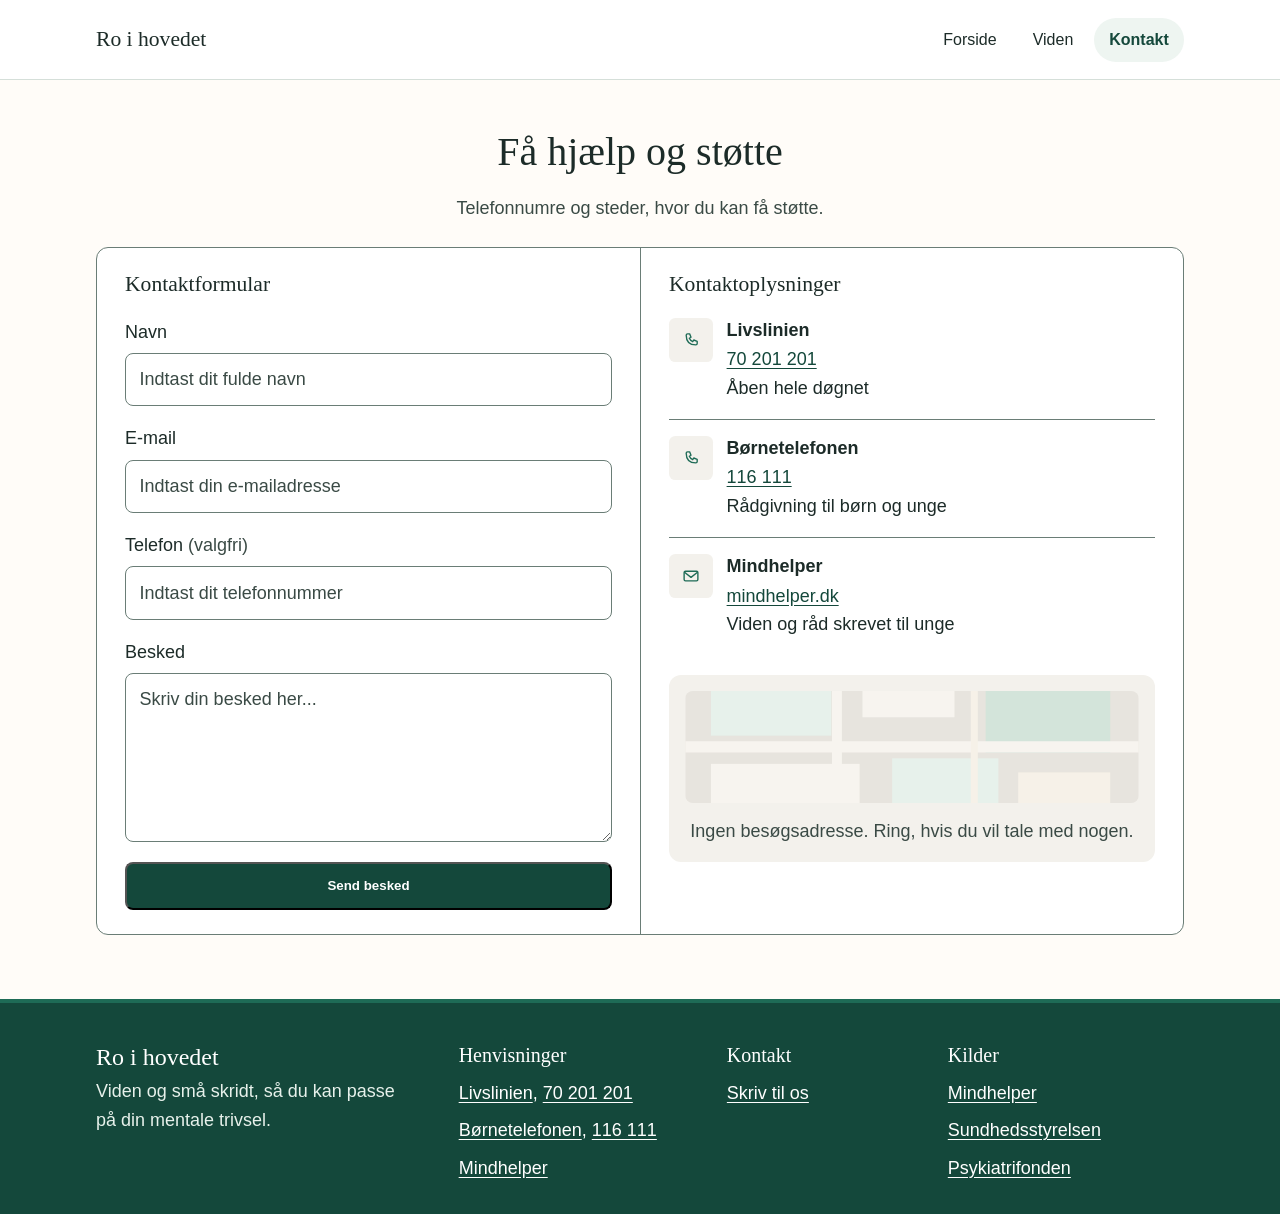
==== html/kontakt.html @ 9c0947a9 "Tilføjet viden- og kontaktsiden til Ro i hovedet. Vidensiden forklarer angst og tankemylder med to h" ====
<!DOCTYPE html>
<html lang="da">

<head>
  <meta charset="UTF-8">
  <meta name="viewport" content="width=device-width, initial-scale=1.0">
  <meta name="description"
    content="Se kontaktformularen og find telefonnumre til Livslinien, Børnetelefonen og Mindhelper.">
  <title>Kontakt | Ro i hovedet</title>
  <link rel="icon" href="../billeder/favicon.svg" type="image/svg+xml">
  <link rel="stylesheet" href="../css/style.css">
</head>

<body>
  <a class="hop-over" href="#indhold">Spring til indhold</a>

  <header class="sidehoved">
    <a class="logo" href="index.html">Ro i hovedet</a>
    <nav class="navigation" aria-label="Hovednavigation">
      <ul>
        <li><a href="index.html">Forside</a></li>
        <li><a href="viden.html">Viden</a></li>
        <li><a href="kontakt.html" aria-current="page">Kontakt</a></li>
      </ul>
    </nav>
  </header>

  <main id="indhold">
    <section class="kontakt" aria-labelledby="kontakt-side-titel">
      <h1 id="kontakt-side-titel">Få hjælp og støtte</h1>
      <p class="kontakt-lede">Telefonnumre og steder, hvor du kan få støtte.</p>

      <div class="kontakt-layout">
        <form class="kontakt-formular" aria-labelledby="formular-titel">
          <h2 id="formular-titel">Kontaktformular</h2>

          <div class="felt">
            <label for="navn">Navn</label>
            <input id="navn" name="navn" type="text" autocomplete="name" placeholder="Indtast dit fulde navn">
          </div>

          <div class="felt">
            <label for="email">E-mail</label>
            <input id="email" name="email" type="email" autocomplete="email" placeholder="Indtast din e-mailadresse">
          </div>

          <div class="felt">
            <label for="telefon">Telefon <span class="valgfri">(valgfri)</span></label>
            <input id="telefon" name="telefon" type="tel" autocomplete="tel" placeholder="Indtast dit telefonnummer">
          </div>

          <div class="felt">
            <label for="besked">Besked</label>
            <textarea id="besked" name="besked" rows="5" placeholder="Skriv din besked her..."></textarea>
          </div>

          <button class="knap" type="button">Send besked</button>
        </form>

        <section class="kontakt-oplysninger" aria-labelledby="oplysninger-titel">
          <h2 id="oplysninger-titel">Kontaktoplysninger</h2>
          <ul class="oplysning-liste">
            <li>
              <span class="oplysning-ikon">
                <img src="../billeder/ikon-telefon.svg" alt="" width="24" height="24">
              </span>
              <div>
                <h3>Livslinien</h3>
                <p><a href="tel:+4570201201">70 201 201</a></p>
                <p>Åben hele døgnet</p>
              </div>
            </li>
            <li>
              <span class="oplysning-ikon">
                <img src="../billeder/ikon-telefon.svg" alt="" width="24" height="24">
              </span>
              <div>
                <h3>Børnetelefonen</h3>
                <p><a href="tel:116111">116 111</a></p>
                <p>Rådgivning til børn og unge</p>
              </div>
            </li>
            <li>
              <span class="oplysning-ikon">
                <img src="../billeder/ikon-brev.svg" alt="" width="24" height="24">
              </span>
              <div>
                <h3>Mindhelper</h3>
                <p><a href="https://mindhelper.dk/">mindhelper.dk</a></p>
                <p>Viden og råd skrevet til unge</p>
              </div>
            </li>
          </ul>

          <div class="kort-omraade">
            <img src="../billeder/kort.svg" alt="" width="640" height="280">
            <p>Ingen besøgsadresse. Ring, hvis du vil tale med nogen.</p>
          </div>
        </section>
      </div>
    </section>
  </main>

  <footer class="sidefod">
    <div class="sidefod-indhold">
      <div class="sidefod-brand">
        <a class="sidefod-logo" href="index.html">Ro i hovedet</a>
        <p>Viden og små skridt, så du kan passe på din mentale trivsel.</p>
      </div>
      <section aria-labelledby="henvisninger-titel">
        <h2 id="henvisninger-titel">Henvisninger</h2>
        <ul>
          <li><a href="https://www.livslinien.dk/">Livslinien</a>, <a href="tel:+4570201201">70 201 201</a></li>
          <li><a href="https://bornetelefonen.dk/">Børnetelefonen</a>, <a href="tel:116111">116 111</a></li>
          <li><a href="https://mindhelper.dk/">Mindhelper</a></li>
        </ul>
      </section>
      <section aria-labelledby="kontakt-titel">
        <h2 id="kontakt-titel">Kontakt</h2>
        <p><a href="kontakt.html">Skriv til os</a></p>
      </section>
      <section aria-labelledby="kilder-titel">
        <h2 id="kilder-titel">Kilder</h2>
        <ul>
          <li><a href="https://mindhelper.dk/">Mindhelper</a></li>
          <li><a href="https://www.sst.dk/">Sundhedsstyrelsen</a></li>
          <li><a href="https://www.psykiatrifonden.dk/">Psykiatrifonden</a></li>
        </ul>
      </section>
    </div>
  </footer>
</body>

</html>
---- css/style.css ----
*,
*::before,
*::after {
  box-sizing: border-box;
}

:root {
  --farve-flade: #fffcf8;
  --farve-tekst: #1c2b28;
  --farve-daempet: #3a4a45;
  --farve-accent: #1e6b56;
  --farve-accent-moerk: #14483b;
  --farve-kant: #6a7d76;
  --farve-kort: #ffffff;
  --farve-kald: #eef5f1;
  --farve-sidefod: #f3f1ec;
  --farve-linje: #d5dfd9;
  --font-tekst: "Segoe UI", "Helvetica Neue", Arial, sans-serif;
  --font-overskrift: Georgia, "Iowan Old Style", "Palatino Linotype", Palatino, serif;
  --radius: 0.75rem;
  --header-hoejde: 5rem;
}

html {
  scroll-behavior: smooth;
}

body {
  margin: 0;
  background: var(--farve-flade);
  color: var(--farve-tekst);
  font-family: var(--font-tekst);
  font-size: 1.125rem;
  line-height: 1.6;
}

img {
  max-width: 100%;
  height: auto;
  display: block;
}

h1,
h2,
h3 {
  font-family: var(--font-overskrift);
  font-weight: 400;
  line-height: 1.2;
}

p {
  max-width: 65ch;
}

a {
  color: var(--farve-accent-moerk);
}

a:hover {
  color: var(--farve-accent);
}

a[href^="tel:"] {
  white-space: nowrap;
}

:focus-visible {
  outline: 3px solid var(--farve-accent-moerk);
  outline-offset: 3px;
}

.hop-over {
  position: absolute;
  left: 1rem;
  top: 1rem;
  transform: translateY(-200%);
  background: var(--farve-accent-moerk);
  color: #fff;
  padding: 0.75rem 1rem;
  z-index: 10;
  text-decoration: none;
}

.hop-over:focus {
  transform: none;
}

.sidehoved,
.hero,
.behov,
.skridt,
.intro,
.om-angst,
.strategier,
.hjaelp,
.kontakt,
.sidefod {
  padding-inline: 1.25rem;
}

.sidehoved {
  display: flex;
  flex-wrap: wrap;
  align-items: center;
  justify-content: space-between;
  gap: 0.75rem 1.5rem;
  padding-block: 0.85rem;
  background: var(--farve-kort);
  border-bottom: 1px solid var(--farve-linje);
}

.logo {
  color: var(--farve-tekst);
  font-family: var(--font-overskrift);
  font-size: 1.35rem;
  line-height: 1.2;
  text-decoration: none;
  white-space: nowrap;
}

.logo:hover {
  color: var(--farve-accent-moerk);
}

.navigation {
  flex: 1 1 100%;
}

.navigation ul {
  display: grid;
  grid-template-columns: repeat(3, minmax(0, 1fr));
  gap: 0.5rem;
  margin: 0;
  padding: 0;
  list-style: none;
}

.navigation a {
  display: flex;
  align-items: center;
  justify-content: center;
  min-height: 2.75rem;
  padding-inline: 0.75rem;
  border-radius: 999px;
  color: var(--farve-tekst);
  font-size: 1rem;
  text-decoration: none;
}

.navigation a:hover {
  background: var(--farve-kald);
  color: var(--farve-tekst);
}

.navigation a[aria-current="page"] {
  background: var(--farve-kald);
  color: var(--farve-accent-moerk);
  font-weight: 700;
}

.hero {
  display: grid;
  gap: 2rem;
  padding-block: 2.5rem 2rem;
  align-items: center;
}

.hero-tekst h1 {
  margin: 0 0 0.75rem;
  font-size: 2rem;
}

.hero-tekst p {
  margin: 0 0 1.5rem;
  color: var(--farve-daempet);
}

.knap {
  display: flex;
  align-items: center;
  justify-content: center;
  width: 100%;
  min-height: 3rem;
  padding: 0.75rem 1.25rem;
  background: var(--farve-accent-moerk);
  color: #fff;
  text-decoration: none;
  border-radius: 0.5rem;
  font-weight: 700;
}

.knap:hover {
  background: var(--farve-accent);
  color: #fff;
}

.hero-billede {
  margin: 0;
  background: #e7f1eb;
  border: 1px solid var(--farve-kant);
  border-radius: var(--radius);
  overflow: hidden;
}

.hero-billede img {
  width: 100%;
  aspect-ratio: 800 / 380;
  object-fit: cover;
}

.behov {
  padding-block: 2.5rem;
  border-top: 1px solid var(--farve-kant);
  scroll-margin-top: 1rem;
}

.behov h2,
.skridt h2 {
  margin: 0 0 1.5rem;
  font-size: 1.5rem;
  text-align: center;
}

.behov-liste {
  display: grid;
  grid-template-columns: 1fr;
  gap: 1rem;
  margin: 0;
  padding: 0;
  list-style: none;
}

.kort {
  display: flex;
  flex-direction: column;
  align-items: center;
  justify-content: center;
  gap: 0.75rem;
  min-height: 9rem;
  padding: 1.5rem 1rem;
  border: 1px solid var(--farve-kant);
  border-radius: var(--radius);
  background: var(--farve-kort);
  color: var(--farve-tekst);
  text-align: center;
  text-decoration: none;
}

.kort img {
  width: 1.75rem;
  height: 1.75rem;
}

.kort:hover,
.kort:focus-visible {
  border-color: var(--farve-accent-moerk);
  background: var(--farve-kald);
  color: var(--farve-tekst);
}

.kort:hover span,
.kort:focus-visible span {
  text-decoration: underline;
  text-underline-offset: 0.2em;
}

.skridt {
  padding-block: 2.5rem 3rem;
  border-top: 1px solid var(--farve-kant);
}

.skridt-boks {
  padding: 1.5rem;
  background: var(--farve-kald);
  border-radius: var(--radius);
}

.skridt-boks p,
.akut {
  margin-inline: auto;
  text-align: center;
}

.skridt-boks p {
  margin-top: 0;
  margin-bottom: 0;
}

.akut {
  margin-top: 1.25rem;
  color: var(--farve-daempet);
}

.akut a,
.sidefod a {
  text-decoration: underline;
  text-underline-offset: 0.15em;
}

.sidefod {
  background: var(--farve-accent-moerk);
  color: #fff;
  border-top: 4px solid var(--farve-accent);
  padding-block: 2.5rem 2rem;
}

.sidefod-indhold {
  display: grid;
  gap: 1.75rem;
}

.sidefod-brand p {
  margin: 0;
  color: #e7f1eb;
}

.sidefod a.sidefod-logo {
  display: inline-block;
  margin-bottom: 0.35rem;
  color: #fff;
  font-family: var(--font-overskrift);
  font-size: 1.5rem;
  line-height: 1.2;
  text-decoration: none;
}

.sidefod a.sidefod-logo:hover {
  color: var(--farve-kald);
}

.sidefod h2 {
  margin: 0 0 0.75rem;
  color: #fff;
  font-size: 1.25rem;
}

.sidefod p,
.sidefod ul {
  margin: 0;
}

.sidefod ul {
  padding: 0;
  list-style: none;
}

.sidefod li+li {
  margin-top: 0.55rem;
}

.sidefod a:hover {
  color: var(--farve-kald);
}

.sidefod a:focus-visible {
  outline-color: #fff;
}

.hero,
.behov,
.skridt,
.intro,
.om-angst,
.strategier,
.hjaelp {
  width: min(100%, calc(46rem + 2.5rem));
  margin-inline: auto;
}

.intro {
  padding-block: 2.5rem 1.5rem;
  scroll-margin-top: 1rem;
}

.intro-boks {
  padding: 1.25rem;
  background: var(--farve-sidefod);
  border-radius: var(--radius);
}

.intro-boks h1 {
  margin: 0 0 0.5rem;
  font-size: 2rem;
}

.intro-boks p {
  margin: 0 0 1.25rem;
  color: var(--farve-daempet);
}

.intro-billede {
  margin: 0;
  background: var(--farve-kort);
  border: 1px solid var(--farve-kant);
  border-radius: var(--radius);
  overflow: hidden;
}

.intro-billede img {
  width: 100%;
  aspect-ratio: 1000 / 240;
  object-fit: cover;
}

.om-angst,
.strategier {
  padding-block: 1.5rem;
}

.om-angst h2,
.strategier h2,
.hjaelp h2 {
  margin: 0 0 1rem;
  font-size: 1.5rem;
}

.strategi-boks,
.hjaelp-boks {
  padding: 1.25rem;
  background: var(--farve-kort);
  border: 1px solid var(--farve-kant);
  border-radius: var(--radius);
}

.strategi-liste,
.hjaelp-liste {
  display: grid;
  gap: 1.25rem;
  margin: 0;
  padding: 0;
  list-style: none;
}

.strategi-liste li {
  display: flex;
  align-items: flex-start;
  gap: 0.85rem;
}

.strategi-ikon {
  display: grid;
  place-items: center;
  flex-shrink: 0;
  width: 2.75rem;
  height: 2.75rem;
  background: var(--farve-kald);
  border-radius: 0.4rem;
}

.strategi-ikon img {
  width: 1.5rem;
  height: 1.5rem;
}

.strategi-tekst h3,
.hjaelp-liste h3 {
  margin: 0 0 0.25rem;
  font-family: var(--font-tekst);
  font-size: 1.125rem;
  font-weight: 700;
  line-height: 1.4;
}

.strategi-tekst p,
.hjaelp-liste p,
.hjaelp-akut {
  margin: 0;
}

.hjaelp {
  padding-block: 1.5rem 3rem;
  scroll-margin-top: 1rem;
}

.hjaelp-indledning {
  margin-top: 0;
  color: var(--farve-daempet);
}

.hjaelp-liste a,
.hjaelp-akut a {
  text-decoration: underline;
  text-underline-offset: 0.15em;
}

.hjaelp-akut {
  margin-top: 1.5rem;
  color: var(--farve-daempet);
}

.kontakt {
  padding-block: 2.5rem 3rem;
}

.kontakt h1,
.kontakt-lede,
.kontakt-layout {
  width: min(100%, 46rem);
  margin-inline: auto;
}

.kontakt h1 {
  margin-top: 0;
  margin-bottom: 0.5rem;
  font-size: 2rem;
  text-align: center;
}

.kontakt-lede {
  margin-bottom: 1.5rem;
  color: var(--farve-daempet);
  text-align: center;
}

.kontakt-layout {
  display: grid;
  border: 1px solid var(--farve-kant);
  border-radius: var(--radius);
  background: var(--farve-kort);
}

.kontakt-formular,
.kontakt-oplysninger {
  padding: 1.25rem;
}

.kontakt-formular h2,
.kontakt-oplysninger h2 {
  margin: 0 0 1.25rem;
  font-size: 1.35rem;
}

.felt + .felt {
  margin-top: 1.15rem;
}

.felt label {
  display: block;
  margin-bottom: 0.4rem;
}

.valgfri {
  font-weight: 400;
  color: var(--farve-daempet);
}

.felt input,
.felt textarea {
  display: block;
  width: 100%;
  padding: 0.7rem 0.85rem;
  border: 1px solid var(--farve-kant);
  border-radius: 0.5rem;
  background: var(--farve-kort);
  color: var(--farve-tekst);
  font: inherit;
}

.felt input {
  min-height: 2.75rem;
}

.felt textarea {
  min-height: 6.5rem;
  resize: vertical;
}

.felt input::placeholder,
.felt textarea::placeholder {
  color: var(--farve-daempet);
  opacity: 1;
}

.kontakt-formular .knap {
  width: 100%;
  margin-top: 1.25rem;
}

.kontakt-oplysninger {
  border-top: 1px solid var(--farve-kant);
}

.oplysning-liste {
  display: grid;
  gap: 0;
  margin: 0;
  padding: 0;
  list-style: none;
}

.oplysning-liste li {
  display: flex;
  align-items: flex-start;
  gap: 0.85rem;
  padding-block: 1rem;
  border-top: 1px solid var(--farve-kant);
}

.oplysning-liste li:first-child {
  border-top: 0;
  padding-top: 0;
}

.oplysning-ikon {
  display: grid;
  place-items: center;
  flex-shrink: 0;
  width: 2.75rem;
  height: 2.75rem;
  background: var(--farve-sidefod);
  border-radius: 0.4rem;
}

.oplysning-ikon img {
  width: 1.35rem;
  height: 1.35rem;
}

.oplysning-liste h3 {
  margin: 0 0 0.15rem;
  font-family: var(--font-tekst);
  font-size: 1.125rem;
  font-weight: 700;
  line-height: 1.4;
}

.oplysning-liste p,
.kort-omraade p {
  margin: 0;
}

.oplysning-liste a {
  text-decoration: underline;
  text-underline-offset: 0.15em;
}

.kort-omraade {
  margin-top: 1.25rem;
  padding: 1rem;
  background: var(--farve-sidefod);
  border-radius: var(--radius);
  text-align: center;
}

.kort-omraade img {
  width: 100%;
  height: 7rem;
  object-fit: cover;
  border-radius: 0.5rem;
}

.kort-omraade p {
  margin: 0.85rem auto 0;
  color: var(--farve-daempet);
}

.sidefod a {
  color: #fff;
}

/*
  Mobile first.
  Brudpunkterne er sat efter indholdet, ikke efter en bestemt telefon.
  em følger brugerens standardskriftstørrelse:
  48em er ca. 768px, 64em er ca. 1024px.
*/

@media (min-width: 48em) {

  .sidehoved,
  .hero,
  .behov,
  .skridt,
  .intro,
  .om-angst,
  .strategier,
  .hjaelp,
  .kontakt,
  .sidefod {
    padding-inline: 2rem;
  }

  .sidehoved,
  .sidefod {
    padding-inline: max(2rem, calc((100% - 46rem) / 2));
  }

  .sidehoved {
    flex-wrap: nowrap;
  }

  .navigation {
    flex: 0 1 auto;
  }

  .navigation ul {
    display: flex;
    gap: 0.35rem;
  }

  .navigation a {
    width: auto;
    padding-inline: 0.95rem;
  }

  .hero,
  .behov,
  .skridt,
  .intro,
  .om-angst,
  .strategier,
  .hjaelp {
    width: min(100%, calc(46rem + 4rem));
  }

  .behov-liste {
    grid-template-columns: 1fr 1fr;
    gap: 1.25rem;
  }

  .sidefod-indhold {
    grid-template-columns: 1fr 1fr 1fr;
    gap: 2rem;
  }

  .sidefod-brand {
    grid-column: 1 / -1;
  }
}

@media (min-width: 64em) {

  .sidehoved,
  .hero,
  .behov,
  .skridt,
  .intro,
  .om-angst,
  .strategier,
  .hjaelp,
  .kontakt,
  .sidefod {
    padding-inline: 4rem;
  }

  .sidehoved {
    min-height: var(--header-hoejde);
    padding-block: 0;
    padding-inline: max(4rem, calc((100% - 68rem) / 2));
  }

  .sidefod {
    padding-inline: max(4rem, calc((100% - 68rem) / 2));
  }

  .sidefod-indhold {
    grid-template-columns: 1.4fr 1fr 0.8fr 1fr;
    align-items: start;
  }

  .sidefod-brand {
    grid-column: auto;
    padding-right: 1.5rem;
  }

  .hero {
    grid-template-columns: 1fr 1.4fr;
    gap: 3rem;
    align-items: center;
    padding-block: 3rem;
  }

  .hero-tekst {
    display: flex;
    flex-direction: column;
    justify-content: center;
  }

  .hero-tekst h1 {
    font-size: 2.5rem;
  }

  .behov h2,
  .skridt h2,
  .om-angst h2,
  .strategier h2,
  .hjaelp h2 {
    font-size: 1.85rem;
  }

  .intro {
    padding-block: 3rem 2rem;
  }

  .intro-boks {
    padding: 1.75rem;
  }

  .intro-boks h1 {
    font-size: 2.5rem;
  }

  .om-angst,
  .strategier {
    padding-block: 2rem;
  }

  .hjaelp {
    padding-block: 2rem 4rem;
  }

  .strategi-boks,
  .hjaelp-boks {
    padding: 1.75rem;
  }

  .knap {
    display: inline-flex;
    width: auto;
    min-width: 16rem;
  }

  .kontakt {
    padding-block: 3rem 4rem;
  }

  .hero,
  .behov,
  .skridt,
  .intro,
  .om-angst,
  .strategier,
  .hjaelp {
    width: min(100%, calc(68rem + 8rem));
  }

  .kontakt h1,
  .kontakt-lede,
  .kontakt-layout {
    width: min(100%, 68rem);
  }

  .kontakt h1 {
    font-size: 2.5rem;
  }

  .kontakt-layout {
    grid-template-columns: 1fr 1fr;
  }

  .kontakt-formular,
  .kontakt-oplysninger {
    padding: 1.5rem 1.75rem;
  }

  .kontakt-oplysninger {
    border-top: 0;
    border-left: 1px solid var(--farve-kant);
  }

  .kontakt-formular .knap {
    width: 100%;
    min-width: 0;
  }

  .behov,
  .skridt {
    padding-block: 4rem;
  }

  .kort {
    min-height: 12rem;
  }
}

@media (prefers-reduced-motion: reduce) {
  html {
    scroll-behavior: auto;
  }
}

@media print {
  body {
    background: #fff;
  }

  a {
    text-decoration: underline;
  }
}
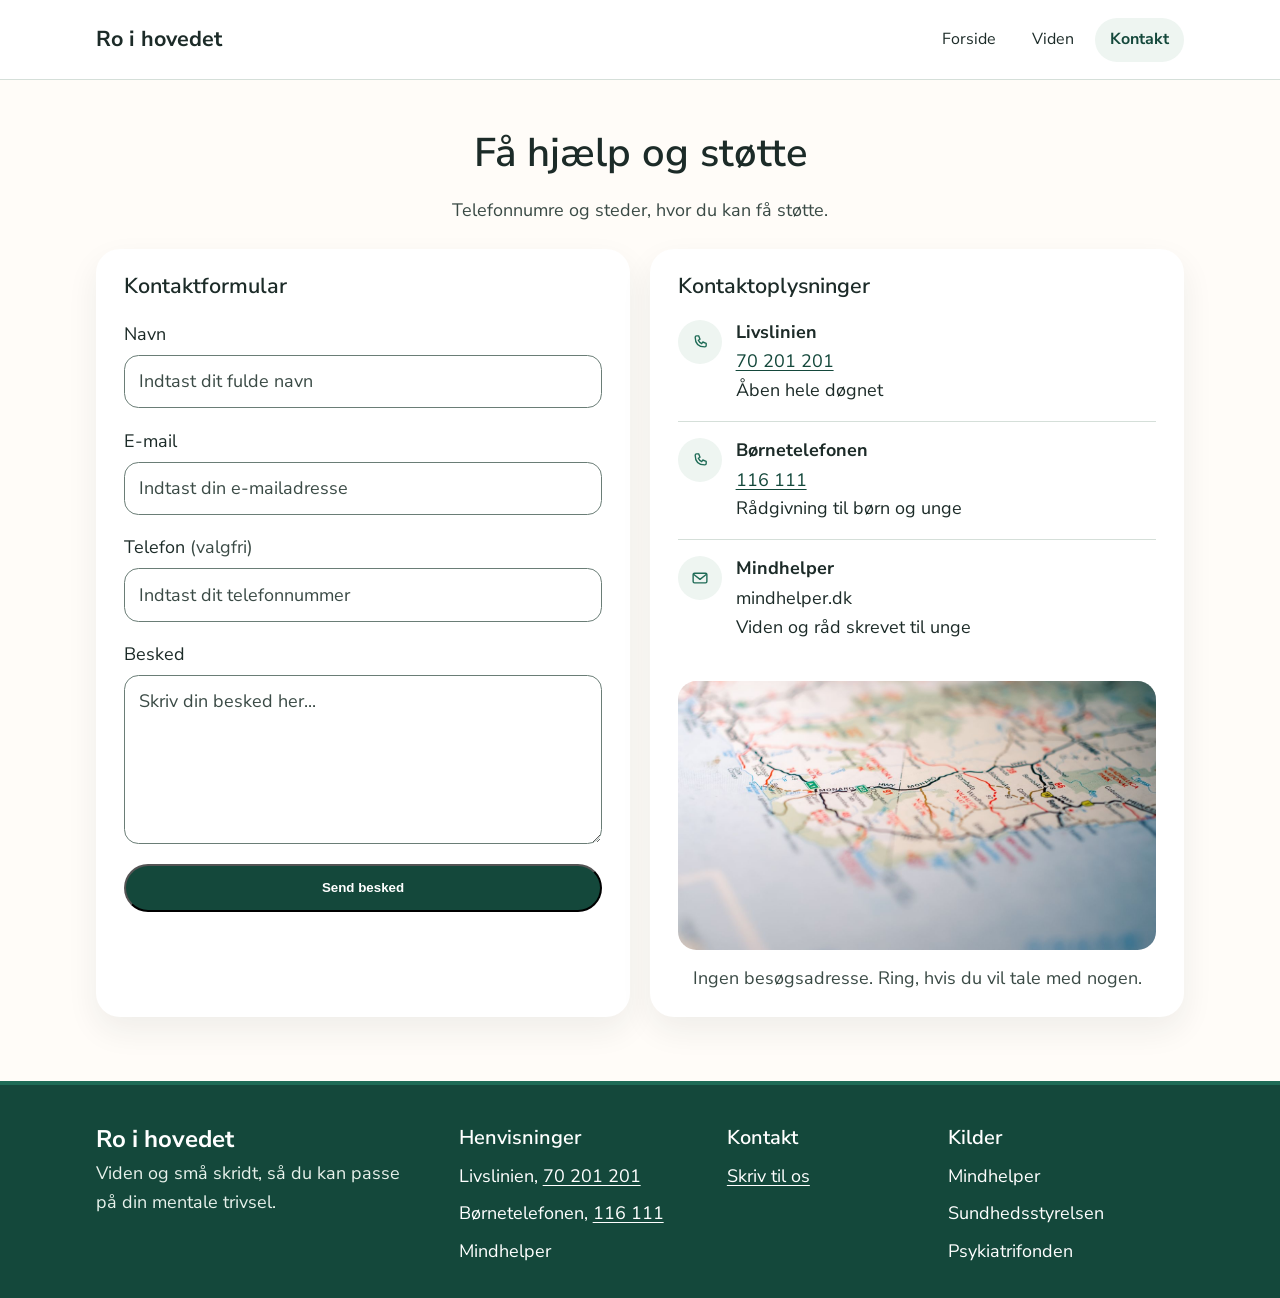
==== commit 5a3b396f: "Skiftet tegningerne ud med fotos fra Pexels og samlet udtrykket med Nunito Sans, blødere kort og sam" ====
--- a/html/kontakt.html
+++ b/html/kontakt.html
@@ -86,14 +86,14 @@
               </span>
               <div>
                 <h3>Mindhelper</h3>
-                <p><a href="https://mindhelper.dk/">mindhelper.dk</a></p>
+                <p>mindhelper.dk</p>
                 <p>Viden og råd skrevet til unge</p>
               </div>
             </li>
           </ul>
 
           <div class="kort-omraade">
-            <img src="../billeder/kort.svg" alt="" width="640" height="280">
+            <img src="../billeder/bykort.jpg" alt="" width="1400" height="875">
             <p>Ingen besøgsadresse. Ring, hvis du vil tale med nogen.</p>
           </div>
         </section>
@@ -110,9 +110,9 @@
       <section aria-labelledby="henvisninger-titel">
         <h2 id="henvisninger-titel">Henvisninger</h2>
         <ul>
-          <li><a href="https://www.livslinien.dk/">Livslinien</a>, <a href="tel:+4570201201">70 201 201</a></li>
-          <li><a href="https://bornetelefonen.dk/">Børnetelefonen</a>, <a href="tel:116111">116 111</a></li>
-          <li><a href="https://mindhelper.dk/">Mindhelper</a></li>
+          <li>Livslinien, <a href="tel:+4570201201">70 201 201</a></li>
+          <li>Børnetelefonen, <a href="tel:116111">116 111</a></li>
+          <li>Mindhelper</li>
         </ul>
       </section>
       <section aria-labelledby="kontakt-titel">
@@ -122,9 +122,9 @@
       <section aria-labelledby="kilder-titel">
         <h2 id="kilder-titel">Kilder</h2>
         <ul>
-          <li><a href="https://mindhelper.dk/">Mindhelper</a></li>
-          <li><a href="https://www.sst.dk/">Sundhedsstyrelsen</a></li>
-          <li><a href="https://www.psykiatrifonden.dk/">Psykiatrifonden</a></li>
+          <li>Mindhelper</li>
+          <li>Sundhedsstyrelsen</li>
+          <li>Psykiatrifonden</li>
         </ul>
       </section>
     </div>
--- a/css/style.css
+++ b/css/style.css
@@ -1,3 +1,21 @@
+@font-face {
+  font-family: "Nunito Sans";
+  font-style: normal;
+  font-weight: 400 700;
+  font-display: swap;
+  src: url("../skrift/nunito-sans-latin-ext.woff2") format("woff2");
+  unicode-range: U+0100-02BA, U+02BD-02C5, U+02C7-02CC, U+02CE-02D7, U+02DD-02FF, U+0304, U+0308, U+0329, U+1D00-1DBF, U+1E00-1E9F, U+1EF2-1EFF, U+2020, U+20A0-20AB, U+20AD-20C4, U+2113, U+2C60-2C7F, U+A720-A7FF;
+}
+
+@font-face {
+  font-family: "Nunito Sans";
+  font-style: normal;
+  font-weight: 400 700;
+  font-display: swap;
+  src: url("../skrift/nunito-sans-latin.woff2") format("woff2");
+  unicode-range: U+0000-00FF, U+0131, U+0152-0153, U+02BB-02BC, U+02C6, U+02DA, U+02DC, U+0304, U+0308, U+0329, U+2000-206F, U+20AC, U+2122, U+2191, U+2193, U+2212, U+2215, U+FEFF, U+FFFD;
+}
+
 *,
 *::before,
 *::after {
@@ -15,9 +33,9 @@
   --farve-kald: #eef5f1;
   --farve-sidefod: #f3f1ec;
   --farve-linje: #d5dfd9;
-  --font-tekst: "Segoe UI", "Helvetica Neue", Arial, sans-serif;
-  --font-overskrift: Georgia, "Iowan Old Style", "Palatino Linotype", Palatino, serif;
-  --radius: 0.75rem;
+  --font-tekst: "Nunito Sans", "Segoe UI", "Helvetica Neue", Arial, sans-serif;
+  --radius: 1.35rem;
+  --skygge: 0 0.85rem 2rem rgba(28, 43, 40, 0.07);
   --header-hoejde: 5rem;
 }
 
@@ -42,10 +60,11 @@
 
 h1,
 h2,
-h3 {
-  font-family: var(--font-overskrift);
-  font-weight: 400;
-  line-height: 1.2;
+h3,
+h4 {
+  font-family: var(--font-tekst);
+  font-weight: 600;
+  line-height: 1.25;
 }
 
 p {
@@ -111,7 +130,8 @@
 
 .logo {
   color: var(--farve-tekst);
-  font-family: var(--font-overskrift);
+  font-family: var(--font-tekst);
+  font-weight: 700;
   font-size: 1.35rem;
   line-height: 1.2;
   text-decoration: none;
@@ -185,7 +205,7 @@
   background: var(--farve-accent-moerk);
   color: #fff;
   text-decoration: none;
-  border-radius: 0.5rem;
+  border-radius: 999px;
   font-weight: 700;
 }
 
@@ -196,21 +216,20 @@
 
 .hero-billede {
   margin: 0;
-  background: #e7f1eb;
-  border: 1px solid var(--farve-kant);
-  border-radius: var(--radius);
+  border-radius: 1.75rem;
   overflow: hidden;
+  box-shadow: var(--skygge);
 }
 
 .hero-billede img {
   width: 100%;
-  aspect-ratio: 800 / 380;
+  aspect-ratio: 3 / 2;
   object-fit: cover;
+  object-position: center 40%;
 }
 
 .behov {
   padding-block: 2.5rem;
-  border-top: 1px solid var(--farve-kant);
   scroll-margin-top: 1rem;
 }
 
@@ -238,9 +257,10 @@
   gap: 0.75rem;
   min-height: 9rem;
   padding: 1.5rem 1rem;
-  border: 1px solid var(--farve-kant);
-  border-radius: var(--radius);
+  border: 0;
+  border-radius: 1.5rem;
   background: var(--farve-kort);
+  box-shadow: var(--skygge);
   color: var(--farve-tekst);
   text-align: center;
   text-decoration: none;
@@ -253,9 +273,9 @@
 
 .kort:hover,
 .kort:focus-visible {
-  border-color: var(--farve-accent-moerk);
   background: var(--farve-kald);
   color: var(--farve-tekst);
+  transform: translateY(-0.15rem);
 }
 
 .kort:hover span,
@@ -265,25 +285,40 @@
 }
 
 .skridt {
-  padding-block: 2.5rem 3rem;
-  border-top: 1px solid var(--farve-kant);
+  padding-block: 1rem 3rem;
 }
 
 .skridt-boks {
-  padding: 1.5rem;
-  background: var(--farve-kald);
-  border-radius: var(--radius);
-}
-
-.skridt-boks p,
+  display: grid;
+  gap: 1.25rem;
+  align-items: center;
+}
+
+.skridt-boks p {
+  margin: 0;
+}
+
+.side-billede,
+.mellem-billede {
+  margin: 0;
+}
+
+.side-billede img,
+.mellem-billede img {
+  width: 100%;
+  aspect-ratio: 3 / 2;
+  object-fit: cover;
+  border-radius: 1.5rem;
+  box-shadow: var(--skygge);
+}
+
+.mellem-billede {
+  margin-top: 1.5rem;
+}
+
 .akut {
   margin-inline: auto;
   text-align: center;
-}
-
-.skridt-boks p {
-  margin-top: 0;
-  margin-bottom: 0;
 }
 
 .akut {
@@ -318,7 +353,8 @@
   display: inline-block;
   margin-bottom: 0.35rem;
   color: #fff;
-  font-family: var(--font-overskrift);
+  font-family: var(--font-tekst);
+  font-weight: 700;
   font-size: 1.5rem;
   line-height: 1.2;
   text-decoration: none;
@@ -373,9 +409,7 @@
 }
 
 .intro-boks {
-  padding: 1.25rem;
-  background: var(--farve-sidefod);
-  border-radius: var(--radius);
+  padding: 0;
 }
 
 .intro-boks h1 {
@@ -390,21 +424,57 @@
 
 .intro-billede {
   margin: 0;
-  background: var(--farve-kort);
-  border: 1px solid var(--farve-kant);
-  border-radius: var(--radius);
+  border-radius: 1.75rem;
   overflow: hidden;
+  box-shadow: var(--skygge);
 }
 
 .intro-billede img {
   width: 100%;
-  aspect-ratio: 1000 / 240;
+  aspect-ratio: 4 / 3;
   object-fit: cover;
+  object-position: center 18%;
 }
 
 .om-angst,
 .strategier {
   padding-block: 1.5rem;
+  scroll-margin-top: 1rem;
+}
+
+.emne-nav ul {
+  display: flex;
+  flex-wrap: wrap;
+  gap: 0.5rem 1.25rem;
+  margin: 0 0 1.25rem;
+  padding: 0;
+  list-style: none;
+}
+
+.emne-nav a {
+  display: inline-flex;
+  align-items: center;
+  min-height: 2.75rem;
+  padding: 0.35rem 0.95rem;
+  border-radius: 999px;
+  background: var(--farve-kald);
+  color: var(--farve-tekst);
+  text-decoration: none;
+}
+
+.emne-nav a:hover {
+  background: #e4f0ea;
+  color: var(--farve-accent-moerk);
+}
+
+.strategi-tekst a {
+  text-decoration: underline;
+  text-underline-offset: 0.15em;
+}
+
+.strategi-boks h3 {
+  margin: 0 0 1rem;
+  font-size: 1.25rem;
 }
 
 .om-angst h2,
@@ -416,10 +486,9 @@
 
 .strategi-boks,
 .hjaelp-boks {
-  padding: 1.25rem;
-  background: var(--farve-kort);
-  border: 1px solid var(--farve-kant);
-  border-radius: var(--radius);
+  padding: 1.35rem 1.25rem;
+  background: var(--farve-kald);
+  border-radius: 1.5rem;
 }
 
 .strategi-liste,
@@ -443,8 +512,8 @@
   flex-shrink: 0;
   width: 2.75rem;
   height: 2.75rem;
-  background: var(--farve-kald);
-  border-radius: 0.4rem;
+  background: #fff;
+  border-radius: 50%;
 }
 
 .strategi-ikon img {
@@ -452,7 +521,7 @@
   height: 1.5rem;
 }
 
-.strategi-tekst h3,
+.strategi-tekst h4,
 .hjaelp-liste h3 {
   margin: 0 0 0.25rem;
   font-family: var(--font-tekst);
@@ -514,14 +583,15 @@
 
 .kontakt-layout {
   display: grid;
-  border: 1px solid var(--farve-kant);
-  border-radius: var(--radius);
-  background: var(--farve-kort);
+  gap: 1.25rem;
 }
 
 .kontakt-formular,
 .kontakt-oplysninger {
-  padding: 1.25rem;
+  padding: 1.35rem;
+  background: var(--farve-kort);
+  border-radius: 1.5rem;
+  box-shadow: var(--skygge);
 }
 
 .kontakt-formular h2,
@@ -550,7 +620,7 @@
   width: 100%;
   padding: 0.7rem 0.85rem;
   border: 1px solid var(--farve-kant);
-  border-radius: 0.5rem;
+  border-radius: 0.9rem;
   background: var(--farve-kort);
   color: var(--farve-tekst);
   font: inherit;
@@ -574,10 +644,6 @@
 .kontakt-formular .knap {
   width: 100%;
   margin-top: 1.25rem;
-}
-
-.kontakt-oplysninger {
-  border-top: 1px solid var(--farve-kant);
 }
 
 .oplysning-liste {
@@ -593,7 +659,7 @@
   align-items: flex-start;
   gap: 0.85rem;
   padding-block: 1rem;
-  border-top: 1px solid var(--farve-kant);
+  border-top: 1px solid var(--farve-linje);
 }
 
 .oplysning-liste li:first-child {
@@ -607,8 +673,8 @@
   flex-shrink: 0;
   width: 2.75rem;
   height: 2.75rem;
-  background: var(--farve-sidefod);
-  border-radius: 0.4rem;
+  background: var(--farve-kald);
+  border-radius: 50%;
 }
 
 .oplysning-ikon img {
@@ -635,18 +701,16 @@
 }
 
 .kort-omraade {
-  margin-top: 1.25rem;
-  padding: 1rem;
-  background: var(--farve-sidefod);
-  border-radius: var(--radius);
+  margin-top: 1.5rem;
   text-align: center;
 }
 
 .kort-omraade img {
   width: 100%;
-  height: 7rem;
+  aspect-ratio: 16 / 9;
   object-fit: cover;
-  border-radius: 0.5rem;
+  object-position: center 42%;
+  border-radius: 1.15rem;
 }
 
 .kort-omraade p {
@@ -718,6 +782,11 @@
     gap: 1.25rem;
   }
 
+  .skridt-boks {
+    grid-template-columns: 0.9fr 1.1fr;
+    gap: 2rem;
+  }
+
   .sidefod-indhold {
     grid-template-columns: 1fr 1fr 1fr;
     gap: 2rem;
@@ -792,10 +861,6 @@
     padding-block: 3rem 2rem;
   }
 
-  .intro-boks {
-    padding: 1.75rem;
-  }
-
   .intro-boks h1 {
     font-size: 2.5rem;
   }
@@ -853,11 +918,6 @@
     padding: 1.5rem 1.75rem;
   }
 
-  .kontakt-oplysninger {
-    border-top: 0;
-    border-left: 1px solid var(--farve-kant);
-  }
-
   .kontakt-formular .knap {
     width: 100%;
     min-width: 0;
@@ -877,6 +937,11 @@
   html {
     scroll-behavior: auto;
   }
+
+  .kort:hover,
+  .kort:focus-visible {
+    transform: none;
+  }
 }
 
 @media print {
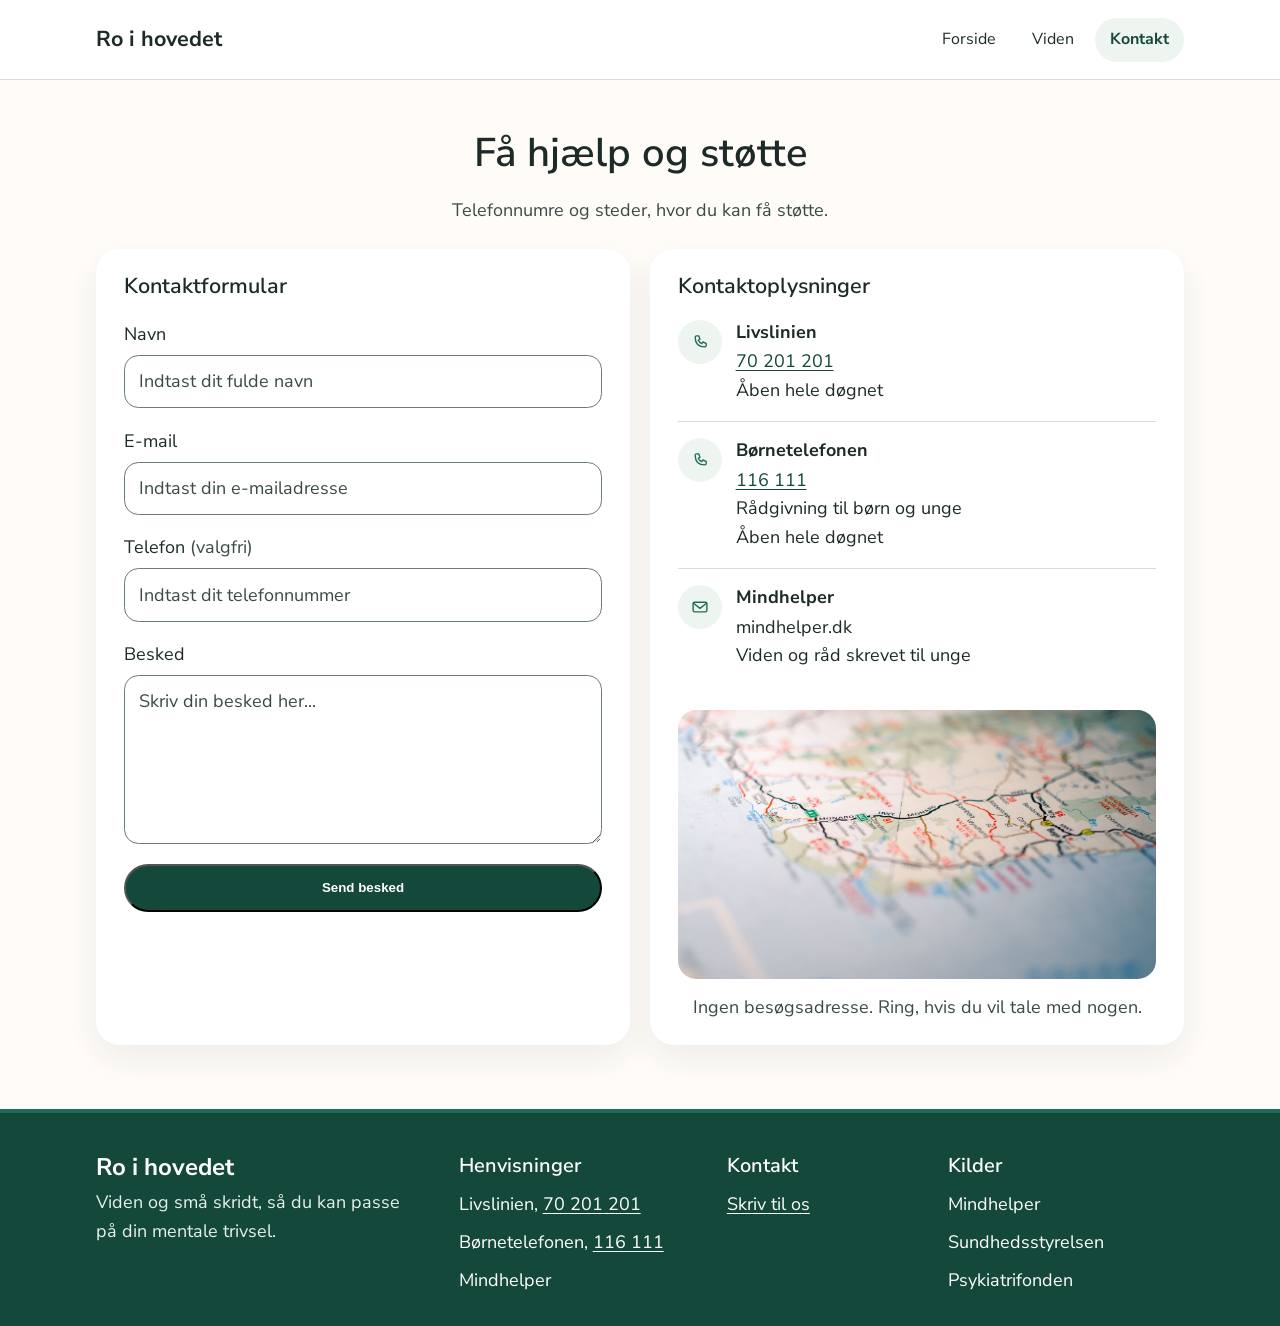
==== commit 2fb9cbc6: "Ændringer efter brugertest" ====
--- a/html/kontakt.html
+++ b/html/kontakt.html
@@ -78,6 +78,7 @@
                 <h3>Børnetelefonen</h3>
                 <p><a href="tel:116111">116 111</a></p>
                 <p>Rådgivning til børn og unge</p>
+                <p>Åben hele døgnet</p>
               </div>
             </li>
             <li>
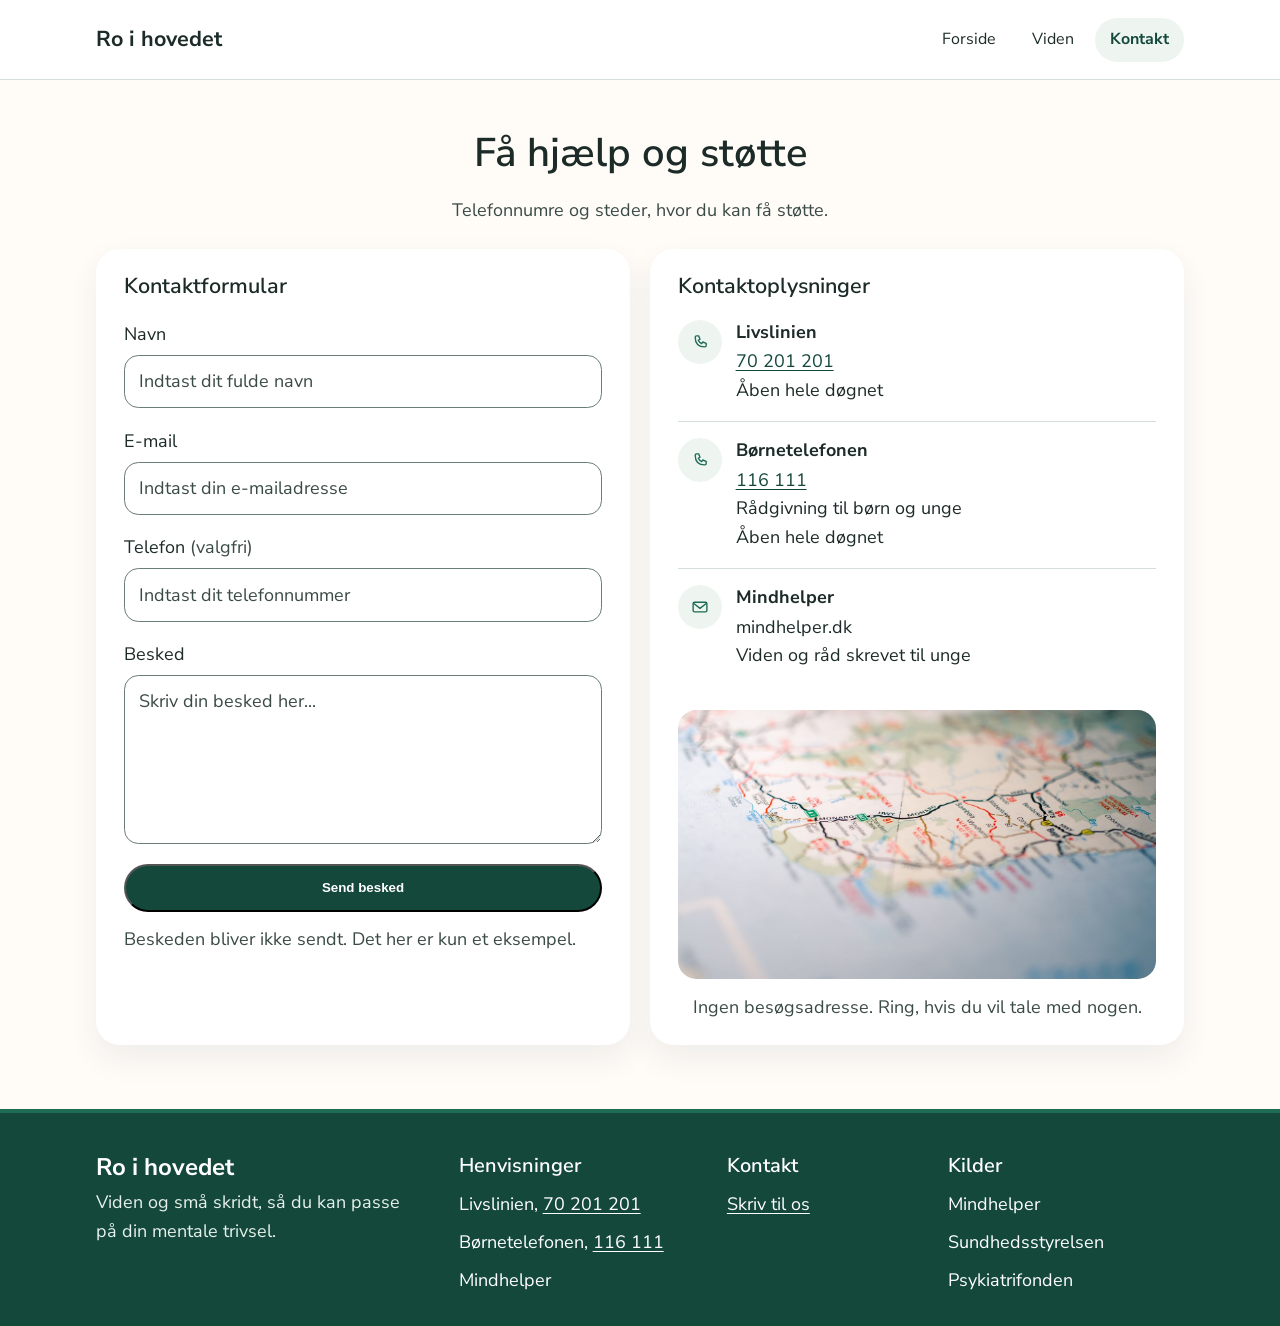
==== commit 27318b0c: "<p> ift til brugertest feedback" ====
--- a/html/kontakt.html
+++ b/html/kontakt.html
@@ -55,6 +55,7 @@
           </div>
 
           <button class="knap" type="button">Send besked</button>
+          <p class="formular-note">Beskeden bliver ikke sendt. Det her er kun et eksempel.</p>
         </form>
 
         <section class="kontakt-oplysninger" aria-labelledby="oplysninger-titel">
--- a/css/style.css
+++ b/css/style.css
@@ -646,6 +646,11 @@
   margin-top: 1.25rem;
 }
 
+.formular-note {
+  margin: 0.85rem 0 0;
+  color: var(--farve-daempet);
+}
+
 .oplysning-liste {
   display: grid;
   gap: 0;
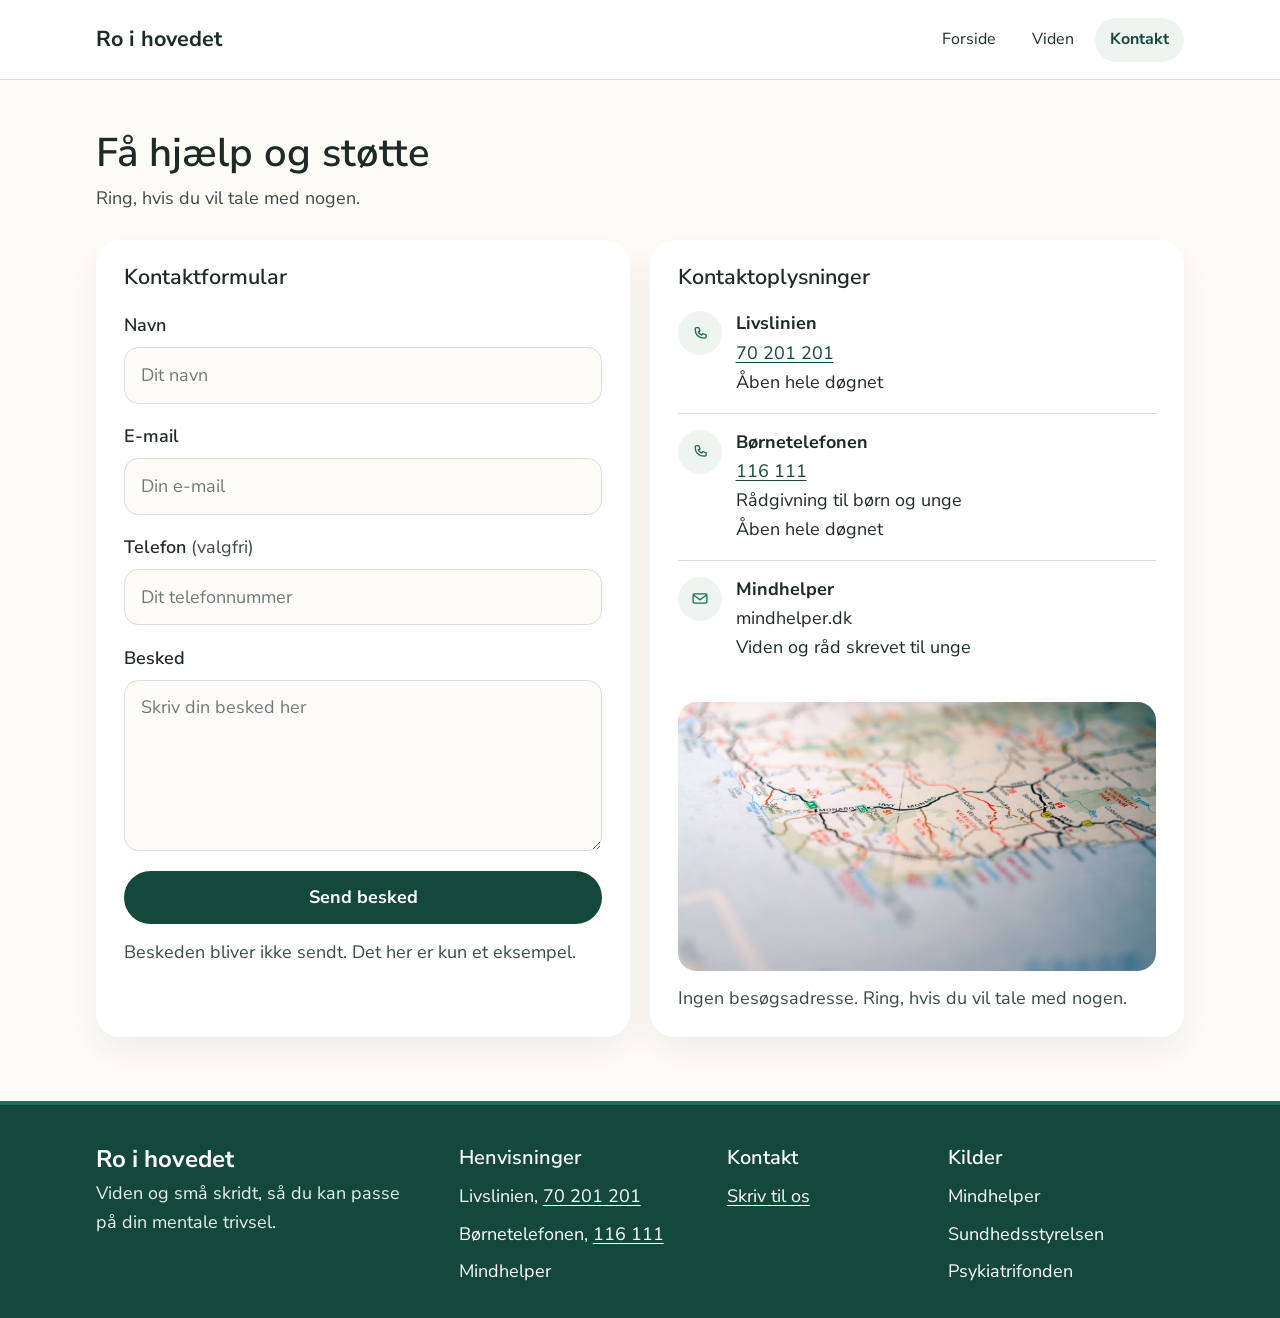
==== commit b576caeb: "mere styling til css og få justeringer i kontaktformularen" ====
--- a/html/kontakt.html
+++ b/html/kontakt.html
@@ -27,8 +27,10 @@
 
   <main id="indhold">
     <section class="kontakt" aria-labelledby="kontakt-side-titel">
-      <h1 id="kontakt-side-titel">Få hjælp og støtte</h1>
-      <p class="kontakt-lede">Telefonnumre og steder, hvor du kan få støtte.</p>
+      <header class="kontakt-intro">
+        <h1 id="kontakt-side-titel">Få hjælp og støtte</h1>
+        <p class="kontakt-lede">Ring, hvis du vil tale med nogen.</p>
+      </header>
 
       <div class="kontakt-layout">
         <form class="kontakt-formular" aria-labelledby="formular-titel">
@@ -36,22 +38,22 @@
 
           <div class="felt">
             <label for="navn">Navn</label>
-            <input id="navn" name="navn" type="text" autocomplete="name" placeholder="Indtast dit fulde navn">
+            <input id="navn" name="navn" type="text" autocomplete="name" placeholder="Dit navn">
           </div>
 
           <div class="felt">
             <label for="email">E-mail</label>
-            <input id="email" name="email" type="email" autocomplete="email" placeholder="Indtast din e-mailadresse">
+            <input id="email" name="email" type="email" autocomplete="email" placeholder="Din e-mail">
           </div>
 
           <div class="felt">
             <label for="telefon">Telefon <span class="valgfri">(valgfri)</span></label>
-            <input id="telefon" name="telefon" type="tel" autocomplete="tel" placeholder="Indtast dit telefonnummer">
+            <input id="telefon" name="telefon" type="tel" autocomplete="tel" placeholder="Dit telefonnummer">
           </div>
 
           <div class="felt">
             <label for="besked">Besked</label>
-            <textarea id="besked" name="besked" rows="5" placeholder="Skriv din besked her..."></textarea>
+            <textarea id="besked" name="besked" rows="5" placeholder="Skriv din besked her"></textarea>
           </div>
 
           <button class="knap" type="button">Send besked</button>
--- a/css/style.css
+++ b/css/style.css
@@ -202,11 +202,15 @@
   width: 100%;
   min-height: 3rem;
   padding: 0.75rem 1.25rem;
+  border: 0;
   background: var(--farve-accent-moerk);
   color: #fff;
+  font: inherit;
+  font-weight: 700;
   text-decoration: none;
   border-radius: 999px;
-  font-weight: 700;
+  cursor: pointer;
+  transition: background-color 0.2s ease;
 }
 
 .knap:hover {
@@ -237,7 +241,6 @@
 .skridt h2 {
   margin: 0 0 1.5rem;
   font-size: 1.5rem;
-  text-align: center;
 }
 
 .behov-liste {
@@ -264,18 +267,26 @@
   color: var(--farve-tekst);
   text-align: center;
   text-decoration: none;
+  transition: background-color 0.2s ease, transform 0.2s ease, box-shadow 0.2s ease;
 }
 
 .kort img {
   width: 1.75rem;
   height: 1.75rem;
+  transition: transform 0.2s ease;
 }
 
 .kort:hover,
 .kort:focus-visible {
   background: var(--farve-kald);
   color: var(--farve-tekst);
-  transform: translateY(-0.15rem);
+  transform: translateY(-0.35rem);
+  box-shadow: 0 1.15rem 2.2rem rgba(28, 43, 40, 0.12);
+}
+
+.kort:hover img,
+.kort:focus-visible img {
+  transform: scale(1.08);
 }
 
 .kort:hover span,
@@ -291,11 +302,15 @@
 .skridt-boks {
   display: grid;
   gap: 1.25rem;
-  align-items: center;
+  align-items: start;
 }
 
 .skridt-boks p {
   margin: 0;
+}
+
+.skridt-tekst .akut {
+  margin-top: 1rem;
 }
 
 .side-billede,
@@ -314,11 +329,6 @@
 
 .mellem-billede {
   margin-top: 1.5rem;
-}
-
-.akut {
-  margin-inline: auto;
-  text-align: center;
 }
 
 .akut {
@@ -561,24 +571,20 @@
   padding-block: 2.5rem 3rem;
 }
 
-.kontakt h1,
-.kontakt-lede,
+.kontakt-intro,
 .kontakt-layout {
   width: min(100%, 46rem);
   margin-inline: auto;
 }
 
-.kontakt h1 {
-  margin-top: 0;
-  margin-bottom: 0.5rem;
+.kontakt-intro h1 {
+  margin: 0 0 0.35rem;
   font-size: 2rem;
-  text-align: center;
 }
 
 .kontakt-lede {
-  margin-bottom: 1.5rem;
+  margin: 0 0 1.75rem;
   color: var(--farve-daempet);
-  text-align: center;
 }
 
 .kontakt-layout {
@@ -606,7 +612,8 @@
 
 .felt label {
   display: block;
-  margin-bottom: 0.4rem;
+  margin-bottom: 0.45rem;
+  font-weight: 600;
 }
 
 .valgfri {
@@ -618,12 +625,19 @@
 .felt textarea {
   display: block;
   width: 100%;
-  padding: 0.7rem 0.85rem;
-  border: 1px solid var(--farve-kant);
+  padding: 0.8rem 1rem;
+  border: 1px solid var(--farve-linje);
   border-radius: 0.9rem;
-  background: var(--farve-kort);
+  background: var(--farve-flade);
   color: var(--farve-tekst);
   font: inherit;
+  transition: border-color 0.2s ease, background-color 0.2s ease;
+}
+
+.felt input:focus-visible,
+.felt textarea:focus-visible {
+  border-color: var(--farve-accent);
+  background: var(--farve-kort);
 }
 
 .felt input {
@@ -637,7 +651,7 @@
 
 .felt input::placeholder,
 .felt textarea::placeholder {
-  color: var(--farve-daempet);
+  color: var(--farve-kant);
   opacity: 1;
 }
 
@@ -707,7 +721,6 @@
 
 .kort-omraade {
   margin-top: 1.5rem;
-  text-align: center;
 }
 
 .kort-omraade img {
@@ -719,7 +732,7 @@
 }
 
 .kort-omraade p {
-  margin: 0.85rem auto 0;
+  margin: 0.85rem 0 0;
   color: var(--farve-daempet);
 }
 
@@ -788,8 +801,24 @@
   }
 
   .skridt-boks {
-    grid-template-columns: 0.9fr 1.1fr;
-    gap: 2rem;
+    grid-template-columns: minmax(16rem, 24rem) minmax(0, 1fr);
+    gap: 2.5rem;
+    align-items: center;
+  }
+
+  .skridt .side-billede {
+    grid-column: 1;
+    grid-row: 1;
+  }
+
+  .skridt-tekst {
+    grid-column: 2;
+    grid-row: 1;
+  }
+
+  .skridt .side-billede img {
+    aspect-ratio: 4 / 3;
+    object-position: 32% center;
   }
 
   .sidefod-indhold {
@@ -904,13 +933,12 @@
     width: min(100%, calc(68rem + 8rem));
   }
 
-  .kontakt h1,
-  .kontakt-lede,
+  .kontakt-intro,
   .kontakt-layout {
     width: min(100%, 68rem);
   }
 
-  .kontakt h1 {
+  .kontakt-intro h1 {
     font-size: 2.5rem;
   }
 
@@ -943,8 +971,18 @@
     scroll-behavior: auto;
   }
 
+  .kort,
+  .kort img,
+  .knap,
+  .felt input,
+  .felt textarea {
+    transition: none;
+  }
+
   .kort:hover,
-  .kort:focus-visible {
+  .kort:focus-visible,
+  .kort:hover img,
+  .kort:focus-visible img {
     transform: none;
   }
 }
